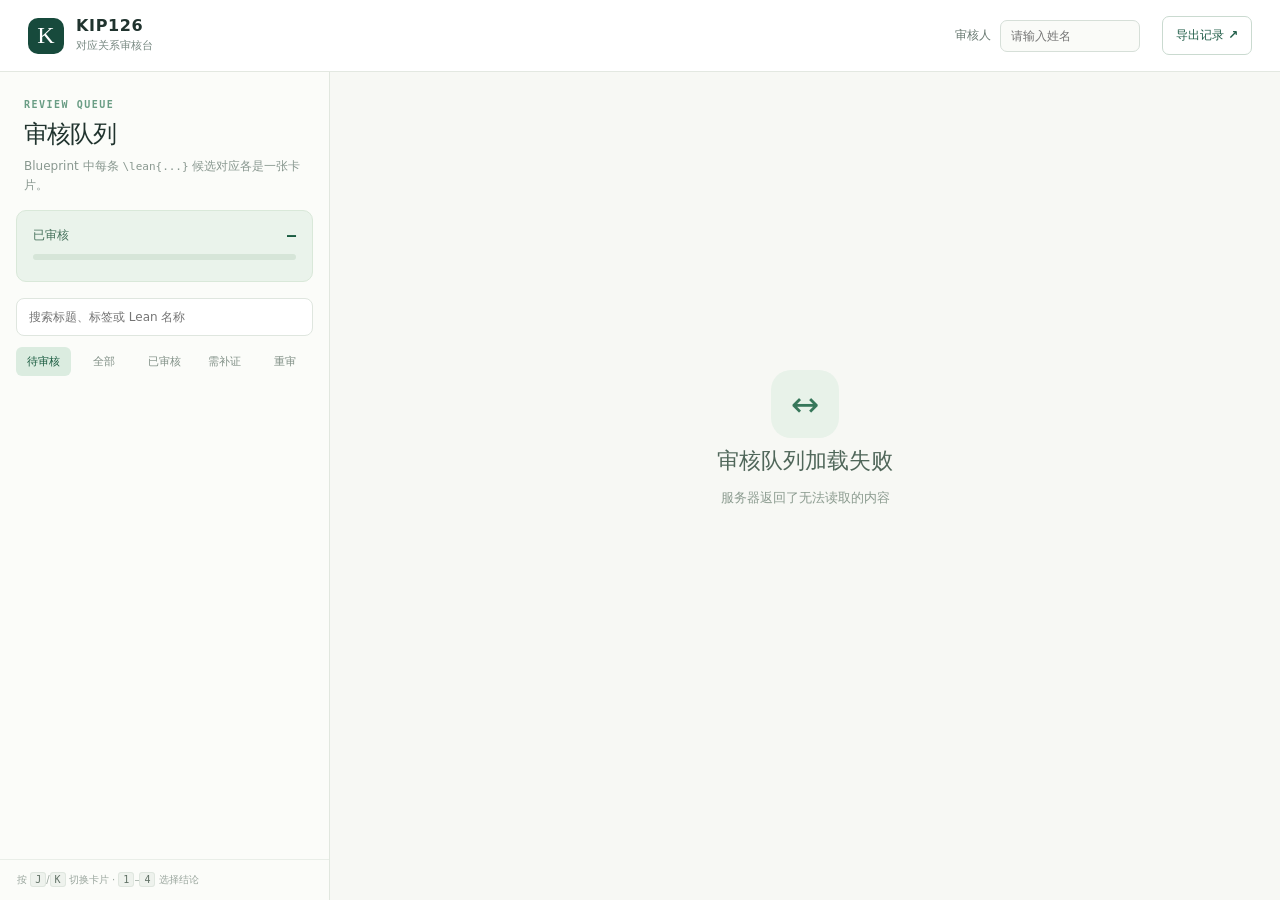
==== review_app/static/index.html @ 2a05f5bc "chore: extract reviewer into standalone repository" ====
<!doctype html>
<html lang="zh-CN">
<head>
  <meta charset="utf-8">
  <meta name="viewport" content="width=device-width,initial-scale=1">
  <title>KIP126 · 对应关系审核</title>
  <link rel="stylesheet" href="./app.css">
  <script src="./latex-renderer.js" defer></script>
  <script src="./app.js" defer></script>
</head>
<body>
  <header class="topbar">
    <div class="brand"><span class="brand-mark">K</span><span><strong>KIP126</strong><small>对应关系审核台</small></span></div>
    <div class="top-actions"><span id="revision" class="revision"></span><label class="reviewer-label">审核人 <input id="reviewer" autocomplete="name" placeholder="请输入姓名"></label><a class="export" href="./api/export" download="kip126-review.json">导出记录 ↗</a></div>
  </header>
  <main class="workspace">
    <aside class="sidebar">
      <div class="sidebar-head"><p class="eyebrow">REVIEW QUEUE</p><h1>审核队列</h1><p class="muted">Blueprint 中每条 <code>\lean{...}</code> 候选对应各是一张卡片。</p></div>
      <div class="progress-panel"><div class="progress-top"><span>已审核</span><strong id="progress-label">—</strong></div><div class="progress-track"><div id="progress-fill"></div></div><p id="unlinked" class="muted"></p></div>
      <div class="list-controls"><input id="search" type="search" placeholder="搜索标题、标签或 Lean 名称" aria-label="搜索卡片"><div id="filters" class="filters" role="group" aria-label="筛选状态"><button data-filter="pending" class="active">待审核</button><button data-filter="all">全部</button><button data-filter="reviewed">已审核</button><button data-filter="evidence">需补证</button><button data-filter="stale">重审</button></div></div>
      <div id="card-list" class="card-list" aria-label="审核对象列表"></div>
      <div class="sidebar-foot">按 <kbd>J</kbd>/<kbd>K</kbd> 切换卡片 · <kbd>1</kbd>–<kbd>4</kbd> 选择结论</div>
    </aside>
    <section class="main-panel" aria-live="polite">
      <div id="empty" class="empty-state"><div class="empty-icon">↔</div><h2>正在准备审核队列</h2><p>原文和 Lean 对象会并排显示。</p></div>
      <article id="review-card" hidden>
        <div class="card-head"><div><p id="breadcrumb" class="eyebrow"></p><h2 id="card-title"></h2><div id="meta" class="meta"></div></div><span id="status-badge" class="status-badge"></span></div>
        <div class="comparison"><section class="comparison-pane natural"><div class="pane-head"><span class="pane-index">01</span><span>自然语言陈述</span><span class="pane-hint">Lean Blueprint</span></div><div id="statement" class="statement"></div><div id="nl-location" class="source-location"></div></section><section class="comparison-pane formal"><div class="pane-head"><span class="pane-index">02</span><span>形式化候选</span><span class="pane-hint">Lean 4</span></div><div id="formal-info" class="formal-info"></div><pre id="lean-code" class="lean-code"></pre><div id="lean-location" class="source-location"></div></section></div>
        <details class="dependencies"><summary>查看 Blueprint 依赖</summary><div id="dependencies"></div></details>
        <section class="decision-panel"><div class="decision-heading"><div><p class="eyebrow">HUMAN REVIEW</p><h3>这两个对象是否表达同一件事？</h3></div><p>这里只记录人的语义判断，不代表 Lean 证明已完成。</p></div><div id="verdicts" class="verdicts"><label><input type="radio" name="verdict" value="aligned"><span><b>对齐</b><small>数学含义一致</small></span></label><label><input type="radio" name="verdict" value="partial"><span><b>部分对齐</b><small>核心相关，但范围或条件不同</small></span></label><label><input type="radio" name="verdict" value="misaligned"><span><b>不对齐</b><small>对象或结论不相符</small></span></label><label><input type="radio" name="verdict" value="uncertain"><span><b>暂无法判断</b><small>需要补充背景或进一步复核</small></span></label></div><label class="rationale-label" for="rationale">判断依据 <span>除“对齐”外必填</span></label><textarea id="rationale" rows="3" maxlength="4000" placeholder="简要说明差异、缺少的前提或待核查点"></textarea><div class="decision-actions"><span id="save-message" role="status"></span><button id="save" class="primary">保存判断</button><button id="next" class="secondary">下一张 →</button></div></section>
        <details class="history"><summary>审核历史 <span id="history-count"></span></summary><div id="history"></div></details>
      </article>
    </section>
  </main>
</body>
</html>
---- review_app/static/app.css ----
:root{font-family:'DM Sans','Noto Sans SC',system-ui,sans-serif;color:#20332e;background:#f7f8f4;font-synthesis:none}
*{box-sizing:border-box}
body{margin:0}
button,input,textarea{font:inherit}
button{cursor:pointer}
a{color:inherit;text-decoration:none}
[hidden]{display:none!important}
.topbar{height:72px;border-bottom:1px solid #e3e8e1;background:#fff;display:flex;align-items:center;justify-content:space-between;padding:0 28px;gap:24px}
.brand{display:flex;align-items:center;gap:12px;min-width:175px}
.brand-mark{width:36px;height:36px;display:grid;place-items:center;border-radius:10px;background:#174a3c;color:white;font-family:Georgia,serif;font-size:24px}
.brand strong{display:block;font-size:16px;line-height:1.05;letter-spacing:.04em}
.brand small{font-size:11px;color:#788982}
.top-actions{display:flex;align-items:center;gap:22px}
.revision{font:11px 'IBM Plex Mono',monospace;color:#83928c}
.reviewer-label{display:flex;align-items:center;gap:9px;color:#687971;font-size:12px;white-space:nowrap}
.reviewer-label input{width:140px;padding:8px 10px;border:1px solid #d6dfd8;border-radius:7px;color:#21372d;background:#fafbf8}
.export{border:1px solid #cadad0;border-radius:7px;color:#205d48;font-size:12px;font-weight:700;padding:10px 13px;white-space:nowrap}
.export:hover{background:#f0f7f1}
.workspace{display:grid;grid-template-columns:330px minmax(0,1fr);height:calc(100vh - 72px)}
.sidebar{background:#fbfcf9;border-right:1px solid #e1e7df;display:flex;flex-direction:column;min-height:0}
.sidebar-head{padding:27px 24px 15px}
.eyebrow{margin:0 0 8px;color:#6a9d85;font:700 10px 'IBM Plex Mono',monospace;letter-spacing:.15em}
.sidebar h1{margin:0 0 7px;font-size:24px;letter-spacing:-.04em}
.muted{color:#899890;font-size:12px;line-height:1.6;margin:0}
.muted code{font-size:11px}
.progress-panel{margin:0 16px 16px;background:#eaf3eb;border:1px solid #d9e8d9;border-radius:10px;padding:15px 16px}
.progress-top{display:flex;justify-content:space-between;align-items:center;font-size:12px;color:#436f59}
.progress-top strong{font:700 15px 'IBM Plex Mono',monospace;color:#195b40}
.progress-track{height:6px;background:#d6e5d8;border-radius:99px;margin:10px 0 6px;overflow:hidden}
.progress-track div{width:0;height:100%;border-radius:99px;background:#3b9c69;transition:width .3s}
.progress-panel .muted{font-size:11px}
.list-controls{padding:0 16px 12px}
.list-controls input{width:100%;background:#fff;border:1px solid #dfe6df;border-radius:8px;padding:11px 12px;font-size:12px;outline:none}
.list-controls input:focus,.reviewer-label input:focus,textarea:focus{border-color:#68a985;box-shadow:0 0 0 3px #ddefe2}
.filters{display:flex;gap:5px;margin-top:11px}
.filters button{flex:1;border:0;background:transparent;border-radius:6px;padding:7px 2px;color:#819087;font-size:11px}
.filters button.active{background:#dbece0;color:#185a3e;font-weight:700}
.card-list{overflow:auto;min-height:0;padding:0 10px 18px;flex:1}
.list-row{width:100%;border:1px solid transparent;border-radius:9px;padding:12px 13px;display:flex;gap:10px;text-align:left;background:transparent;color:#2d4035;margin-bottom:3px}
.list-row:hover{background:#f0f5ef}
.list-row.active{background:#eaf2eb;border-color:#c9e3d0}
.list-row .dot{flex:none;width:8px;height:8px;margin-top:6px;border:2px solid #a8b6ad;border-radius:50%}
.list-row.reviewed .dot{background:#47a36b;border-color:#47a36b}
.list-row.stale .dot{background:#e6a34f;border-color:#e6a34f}
.list-row b{display:block;font-size:12px;font-weight:600;line-height:1.4}
.list-row small{display:block;color:#88978e;font:10px 'IBM Plex Mono',monospace;margin-top:5px;overflow:hidden;text-overflow:ellipsis;white-space:nowrap;max-width:250px}
.list-empty{padding:22px 16px;color:#8b998d;font-size:12px;line-height:1.6}
.sidebar-foot{border-top:1px solid #e9eee8;padding:13px 17px;color:#9aa69e;font-size:10px}
kbd{background:#eef2ed;border:1px solid #dfe6df;border-radius:3px;padding:1px 4px;color:#617166}
.main-panel{overflow:auto;min-width:0;padding:35px min(4vw,56px) 70px}
.main-panel article{max-width:1380px;margin:auto}
.empty-state{min-height:75vh;display:flex;flex-direction:column;align-items:center;justify-content:center;text-align:center;color:#8b9b8f}
.empty-state h2{color:#50675a;font-size:22px;margin:8px 0 0}
.empty-state p{font-size:13px}
.empty-icon{width:68px;height:68px;border-radius:20px;background:#e8f2e9;color:#37775a;display:grid;place-items:center;font-size:34px}
.card-head{display:flex;justify-content:space-between;gap:20px;align-items:flex-start;margin-bottom:25px}
.card-head h2{font-size:29px;line-height:1.25;letter-spacing:-.045em;margin:0 0 10px;color:#203b2d}
.meta{display:flex;gap:8px;flex-wrap:wrap}
.meta span{font-size:11px;color:#78897d;background:#edf1eb;border-radius:5px;padding:5px 8px}
.status-badge{font-size:11px;font-weight:700;color:#708278;background:#eaf0e9;border-radius:6px;padding:8px 10px;white-space:nowrap}
.status-badge.reviewed{background:#ddf1e3;color:#257b4b}
.status-badge.stale{background:#fff0d8;color:#a26b22}
.comparison{display:grid;grid-template-columns:minmax(0,1fr) minmax(0,1fr);gap:18px}
.comparison-pane{background:#fff;border:1px solid #e0e8df;box-shadow:0 4px 20px #263c2b08;border-radius:11px;min-width:0;min-height:350px;overflow:hidden;display:flex;flex-direction:column}
.pane-head{height:50px;padding:0 20px;border-bottom:1px solid #edf1ec;display:flex;align-items:center;gap:10px;font-size:13px;font-weight:700}
.pane-index{font:10px 'IBM Plex Mono',monospace;color:#75a183}
.pane-hint{margin-left:auto;font:10px 'IBM Plex Mono',monospace;color:#9dab9e}
.statement{padding:22px 24px;font-family:Georgia,'Noto Sans SC',serif;font-size:15px;line-height:1.85;color:#2b3c31;overflow:auto;flex:1;white-space:pre-wrap}
.statement mjx-container{white-space:normal}
.statement .latex-content{white-space:pre-wrap}
.statement .latex-list{padding-left:25px}
.statement .latex-reference,.statement .latex-citation{color:#397e5a;background:#edf5ee;padding:1px 4px;border-radius:4px}
.formal-info{padding:21px 22px 8px}
.formal-info strong{display:block;font:600 14px 'IBM Plex Mono',monospace;overflow-wrap:anywhere;color:#244b39}
.formal-info p{font-size:12px;color:#81918a;line-height:1.55;margin:8px 0}
.lean-code{font:12px/1.65 'IBM Plex Mono',monospace;color:#263b33;background:#f7faf6;border:1px solid #edf2ed;border-radius:6px;margin:10px 18px 18px;padding:18px;white-space:pre;overflow:auto;max-height:540px;min-height:185px}
.source-location{padding:11px 20px;border-top:1px solid #edf1ec;color:#96a49a;font:10px 'IBM Plex Mono',monospace;overflow-wrap:anywhere}
.dependencies,.history{margin-top:18px;background:white;border:1px solid #e2e9e0;border-radius:9px;color:#53665a;font-size:12px}
.dependencies summary,.history summary{padding:13px 17px;cursor:pointer;font-weight:700}
.dependencies>div,.history>div{border-top:1px solid #edf1ec;padding:15px 18px;line-height:1.8}
.dependencies .chip{display:inline-block;margin:2px 5px 2px 0;padding:3px 7px;background:#f0f5ef;border-radius:4px;font:11px 'IBM Plex Mono',monospace}
.decision-panel{background:#fff;border:1px solid #dce6dc;border-radius:11px;margin-top:24px;padding:25px 28px;box-shadow:0 5px 26px #243d2908}
.decision-heading{display:flex;align-items:flex-end;justify-content:space-between;gap:15px}
.decision-heading h3{font-size:19px;margin:0;letter-spacing:-.02em}
.decision-heading>p{font-size:11px;color:#99a69c;margin:0 0 3px}
.verdicts{display:grid;grid-template-columns:repeat(4,1fr);gap:10px;margin:21px 0}
.verdicts label{cursor:pointer}
.verdicts input{position:absolute;opacity:0}
.verdicts span{display:block;border:1px solid #dee6dd;background:#fafcf9;border-radius:8px;padding:12px;min-height:80px}
.verdicts b{font-size:13px;display:block;color:#304c39}
.verdicts small{display:block;color:#91a094;font-size:10px;line-height:1.4;margin-top:5px}
.verdicts input:checked+span{border-color:#4e9a67;background:#eaf5ec;box-shadow:0 0 0 2px #cce8d3}
.verdicts input:focus-visible+span{outline:2px solid #348256;outline-offset:2px}
.rationale-label{display:flex;gap:10px;font-size:12px;font-weight:700;color:#405a48;margin-bottom:9px}
.rationale-label span{font-size:10px;color:#9aa69b;font-weight:400}
textarea{width:100%;resize:vertical;border:1px solid #dce6dc;border-radius:7px;padding:12px 14px;outline:none;font-size:12px;line-height:1.6;min-height:85px}
.decision-actions{display:flex;gap:9px;align-items:center;margin-top:14px}
.decision-actions #save-message{margin-right:auto;font-size:12px;color:#588166}
.decision-actions button{border-radius:7px;padding:10px 17px;font-size:12px;font-weight:700}
.primary{background:#23734c;color:white;border:1px solid #23734c}
.primary:hover{background:#165c3b}
.primary:disabled{opacity:.5;cursor:wait}
.secondary{background:white;color:#336349;border:1px solid #c5d9ca}
.secondary:hover{background:#f1f8f2}
.history-item{padding:11px 0;border-bottom:1px solid #edf1ec}
.history-item:last-child{border-bottom:0}
.history-item b{margin-right:8px}
.history-item small{color:#9ba69f}
.history-item p{margin:4px 0;color:#5b6c61}
.history-item.stale{opacity:.55}
.history-item.stale b{text-decoration:line-through}
@media(max-width:1100px){.workspace{grid-template-columns:270px minmax(0,1fr)}
.comparison{grid-template-columns:1fr}
.verdicts{grid-template-columns:repeat(2,1fr)}
.main-panel{padding:25px}
}
@media(max-width:700px){.topbar{height:auto;padding:13px;align-items:flex-start;flex-wrap:wrap}
.top-actions{gap:8px;flex-wrap:wrap}
.revision{display:none}
.workspace{display:block;height:auto}
.sidebar{height:300px;border-right:0;border-bottom:1px solid #e1e7df}
.sidebar-head{padding:15px}
.sidebar-head .muted,.sidebar-foot{display:none}
.sidebar h1{font-size:19px}
.progress-panel{padding:9px;margin-bottom:8px}
.main-panel{padding:20px 12px 45px}
.card-head h2{font-size:22px}
.decision-panel{padding:19px}
.decision-heading{display:block}
.decision-heading>p{margin-top:7px}
.verdicts{gap:6px}
.verdicts span{padding:10px}
}
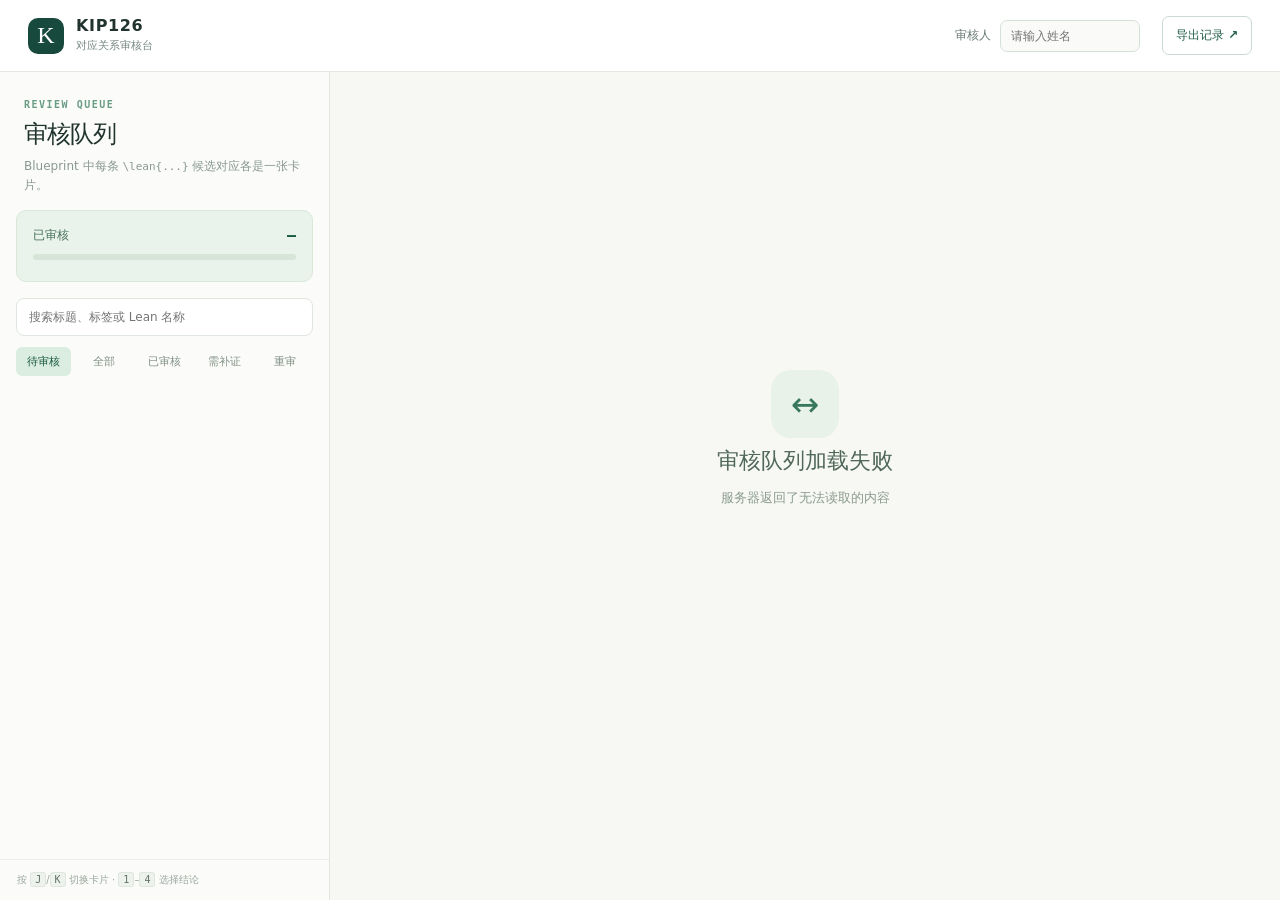
==== commit 844a78a8: "feat: highlight Lean source in review cards" ====
--- a/review_app/static/index.html
+++ b/review_app/static/index.html
@@ -6,6 +6,7 @@
   <title>KIP126 · 对应关系审核</title>
   <link rel="stylesheet" href="./app.css">
   <script src="./latex-renderer.js" defer></script>
+  <script src="./lean-renderer.js" defer></script>
   <script src="./app.js" defer></script>
 </head>
 <body>
@@ -25,7 +26,7 @@
       <div id="empty" class="empty-state"><div class="empty-icon">↔</div><h2>正在准备审核队列</h2><p>原文和 Lean 对象会并排显示。</p></div>
       <article id="review-card" hidden>
         <div class="card-head"><div><p id="breadcrumb" class="eyebrow"></p><h2 id="card-title"></h2><div id="meta" class="meta"></div></div><span id="status-badge" class="status-badge"></span></div>
-        <div class="comparison"><section class="comparison-pane natural"><div class="pane-head"><span class="pane-index">01</span><span>自然语言陈述</span><span class="pane-hint">Lean Blueprint</span></div><div id="statement" class="statement"></div><div id="nl-location" class="source-location"></div></section><section class="comparison-pane formal"><div class="pane-head"><span class="pane-index">02</span><span>形式化候选</span><span class="pane-hint">Lean 4</span></div><div id="formal-info" class="formal-info"></div><pre id="lean-code" class="lean-code"></pre><div id="lean-location" class="source-location"></div></section></div>
+        <div class="comparison"><section class="comparison-pane natural"><div class="pane-head"><span class="pane-index">01</span><span>自然语言陈述</span><span class="pane-hint">Lean Blueprint</span></div><div id="statement" class="statement"></div><div id="nl-location" class="source-location"></div></section><section class="comparison-pane formal"><div class="pane-head"><span class="pane-index">02</span><span>形式化候选</span><span class="pane-hint">Lean 4</span></div><div id="formal-info" class="formal-info"></div><pre id="lean-code" class="lean-code lean"></pre><div id="lean-location" class="source-location"></div></section></div>
         <details class="dependencies"><summary>查看 Blueprint 依赖</summary><div id="dependencies"></div></details>
         <section class="decision-panel"><div class="decision-heading"><div><p class="eyebrow">HUMAN REVIEW</p><h3>这两个对象是否表达同一件事？</h3></div><p>这里只记录人的语义判断，不代表 Lean 证明已完成。</p></div><div id="verdicts" class="verdicts"><label><input type="radio" name="verdict" value="aligned"><span><b>对齐</b><small>数学含义一致</small></span></label><label><input type="radio" name="verdict" value="partial"><span><b>部分对齐</b><small>核心相关，但范围或条件不同</small></span></label><label><input type="radio" name="verdict" value="misaligned"><span><b>不对齐</b><small>对象或结论不相符</small></span></label><label><input type="radio" name="verdict" value="uncertain"><span><b>暂无法判断</b><small>需要补充背景或进一步复核</small></span></label></div><label class="rationale-label" for="rationale">判断依据 <span>除“对齐”外必填</span></label><textarea id="rationale" rows="3" maxlength="4000" placeholder="简要说明差异、缺少的前提或待核查点"></textarea><div class="decision-actions"><span id="save-message" role="status"></span><button id="save" class="primary">保存判断</button><button id="next" class="secondary">下一张 →</button></div></section>
         <details class="history"><summary>审核历史 <span id="history-count"></span></summary><div id="history"></div></details>
--- a/review_app/static/app.css
+++ b/review_app/static/app.css
@@ -74,6 +74,13 @@
 .formal-info strong{display:block;font:600 14px 'IBM Plex Mono',monospace;overflow-wrap:anywhere;color:#244b39}
 .formal-info p{font-size:12px;color:#81918a;line-height:1.55;margin:8px 0}
 .lean-code{font:12px/1.65 'IBM Plex Mono',monospace;color:#263b33;background:#f7faf6;border:1px solid #edf2ed;border-radius:6px;margin:10px 18px 18px;padding:18px;white-space:pre;overflow:auto;max-height:540px;min-height:185px}
+.lean-code .k{color:#205bb0;font-weight:600}
+.lean-code .c{color:#76877d;font-style:italic}
+.lean-code .s{color:#a4482d}
+.lean-code .n{color:#975711}
+.lean-code .t{color:#8050b4}
+.lean-code .bad{color:#bb3535;font-weight:700}
+.lean-code .mk{color:#8655a5;font-weight:600}
 .source-location{padding:11px 20px;border-top:1px solid #edf1ec;color:#96a49a;font:10px 'IBM Plex Mono',monospace;overflow-wrap:anywhere}
 .dependencies,.history{margin-top:18px;background:white;border:1px solid #e2e9e0;border-radius:9px;color:#53665a;font-size:12px}
 .dependencies summary,.history summary{padding:13px 17px;cursor:pointer;font-weight:700}
@@ -131,4 +138,3 @@
 .verdicts{gap:6px}
 .verdicts span{padding:10px}
 }
-
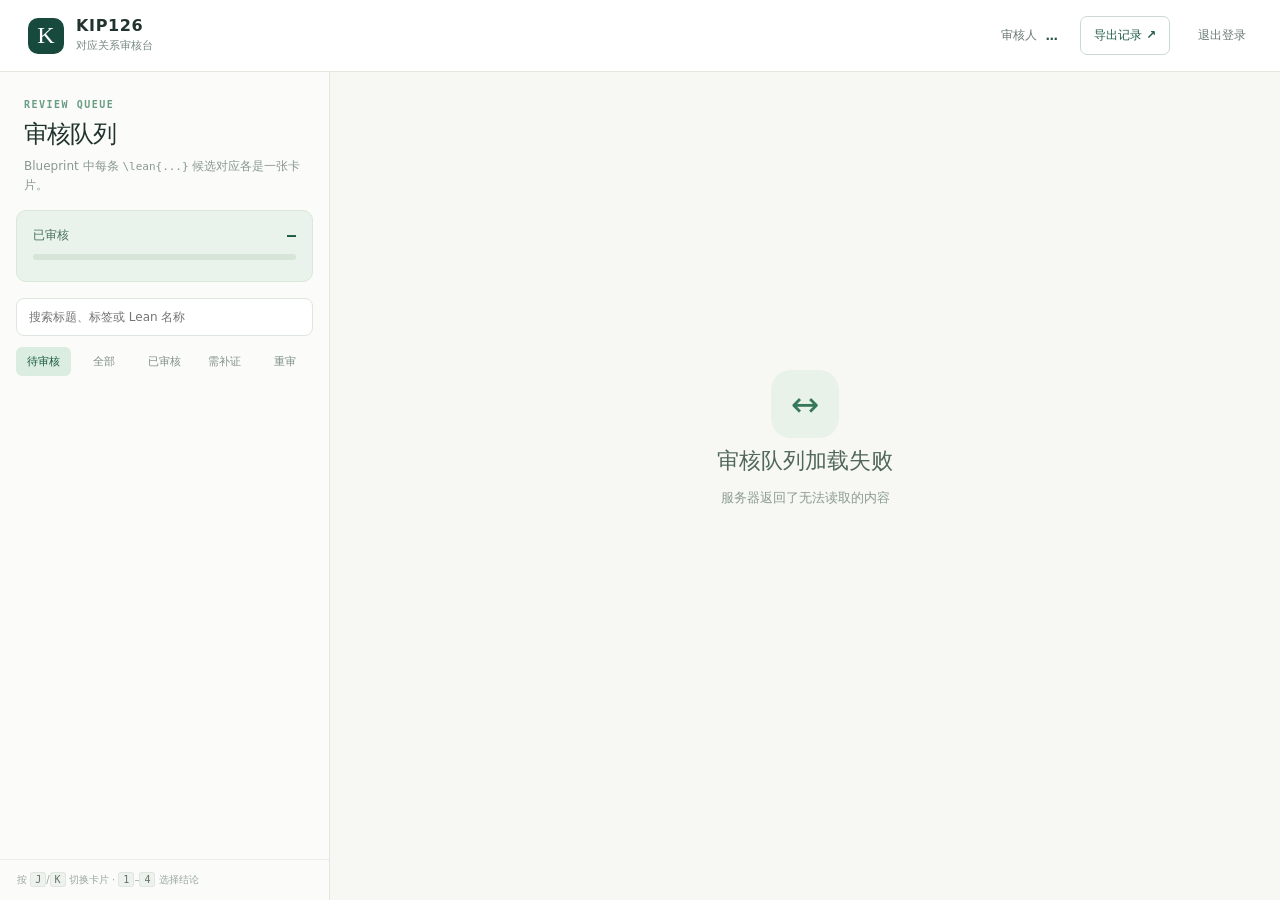
==== commit 308a4892: "feat: add email-code login for review portal" ====
--- a/review_app/static/index.html
+++ b/review_app/static/index.html
@@ -12,7 +12,7 @@
 <body>
   <header class="topbar">
     <div class="brand"><span class="brand-mark">K</span><span><strong>KIP126</strong><small>对应关系审核台</small></span></div>
-    <div class="top-actions"><span id="revision" class="revision"></span><label class="reviewer-label">审核人 <input id="reviewer" autocomplete="name" placeholder="请输入姓名"></label><a class="export" href="./api/export" download="kip126-review.json">导出记录 ↗</a></div>
+    <div class="top-actions"><span id="revision" class="revision"></span><span class="reviewer-label">审核人 <strong id="reviewer-email">…</strong></span><a class="export" href="./api/export" download="kip126-review.json">导出记录 ↗</a><button id="logout" class="logout" type="button">退出登录</button></div>
   </header>
   <main class="workspace">
     <aside class="sidebar">
--- a/review_app/static/app.css
+++ b/review_app/static/app.css
@@ -13,9 +13,11 @@
 .top-actions{display:flex;align-items:center;gap:22px}
 .revision{font:11px 'IBM Plex Mono',monospace;color:#83928c}
 .reviewer-label{display:flex;align-items:center;gap:9px;color:#687971;font-size:12px;white-space:nowrap}
-.reviewer-label input{width:140px;padding:8px 10px;border:1px solid #d6dfd8;border-radius:7px;color:#21372d;background:#fafbf8}
+.reviewer-label strong{font-weight:600;color:#2b5540;max-width:220px;overflow:hidden;text-overflow:ellipsis}
 .export{border:1px solid #cadad0;border-radius:7px;color:#205d48;font-size:12px;font-weight:700;padding:10px 13px;white-space:nowrap}
 .export:hover{background:#f0f7f1}
+.logout{border:0;background:transparent;color:#687971;font-size:12px;white-space:nowrap}
+.logout:hover{color:#205d48}
 .workspace{display:grid;grid-template-columns:330px minmax(0,1fr);height:calc(100vh - 72px)}
 .sidebar{background:#fbfcf9;border-right:1px solid #e1e7df;display:flex;flex-direction:column;min-height:0}
 .sidebar-head{padding:27px 24px 15px}
@@ -31,7 +33,7 @@
 .progress-panel .muted{font-size:11px}
 .list-controls{padding:0 16px 12px}
 .list-controls input{width:100%;background:#fff;border:1px solid #dfe6df;border-radius:8px;padding:11px 12px;font-size:12px;outline:none}
-.list-controls input:focus,.reviewer-label input:focus,textarea:focus{border-color:#68a985;box-shadow:0 0 0 3px #ddefe2}
+.list-controls input:focus,textarea:focus{border-color:#68a985;box-shadow:0 0 0 3px #ddefe2}
 .filters{display:flex;gap:5px;margin-top:11px}
 .filters button{flex:1;border:0;background:transparent;border-radius:6px;padding:7px 2px;color:#819087;font-size:11px}
 .filters button.active{background:#dbece0;color:#185a3e;font-weight:700}
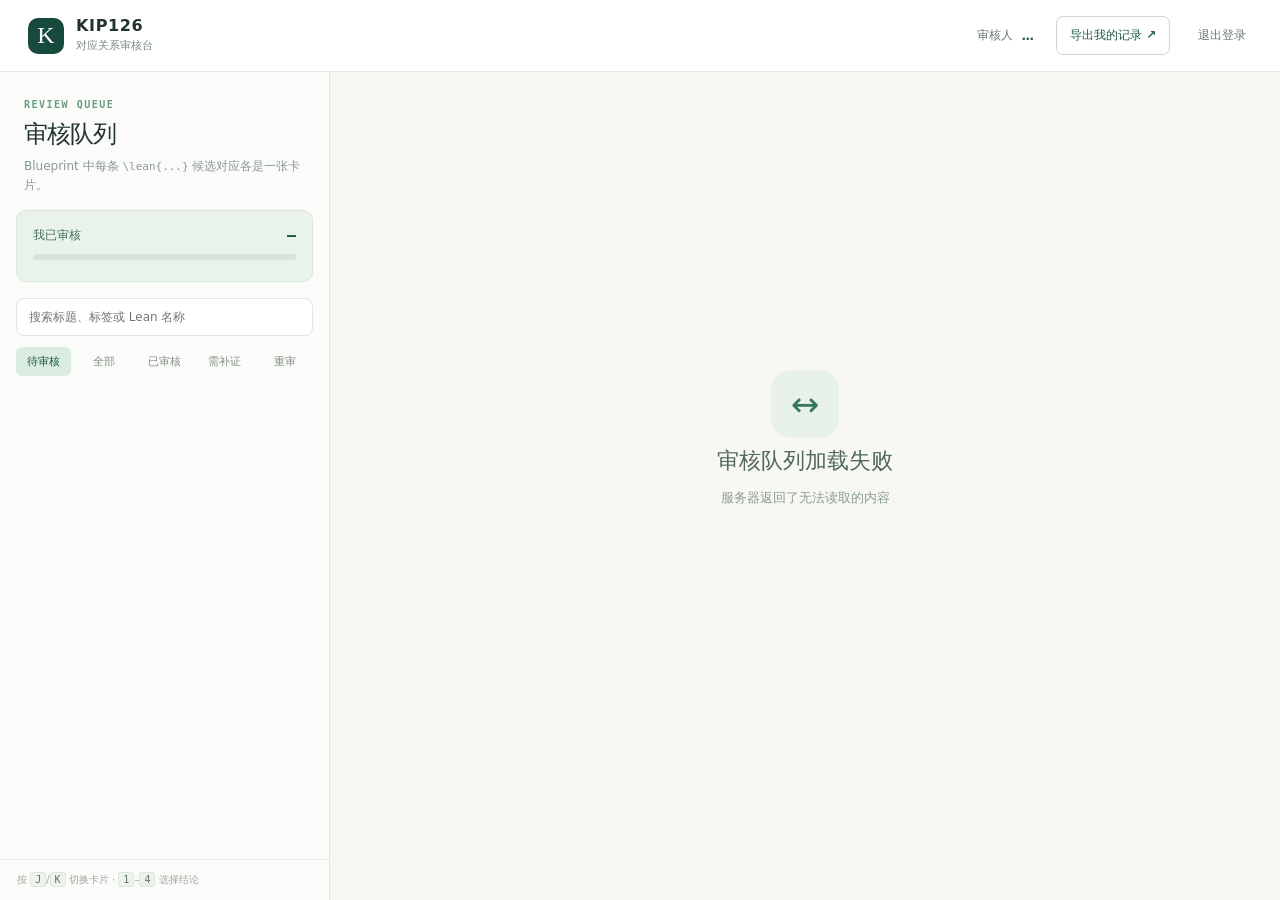
==== commit 581f4300: "feat: isolate review data by verified email" ====
--- a/review_app/static/index.html
+++ b/review_app/static/index.html
@@ -12,12 +12,12 @@
 <body>
   <header class="topbar">
     <div class="brand"><span class="brand-mark">K</span><span><strong>KIP126</strong><small>对应关系审核台</small></span></div>
-    <div class="top-actions"><span id="revision" class="revision"></span><span class="reviewer-label">审核人 <strong id="reviewer-email">…</strong></span><a class="export" href="./api/export" download="kip126-review.json">导出记录 ↗</a><button id="logout" class="logout" type="button">退出登录</button></div>
+    <div class="top-actions"><span id="revision" class="revision"></span><span class="reviewer-label">审核人 <strong id="reviewer-email">…</strong></span><a class="export" href="./api/export" download="kip126-my-review.json">导出我的记录 ↗</a><button id="logout" class="logout" type="button">退出登录</button></div>
   </header>
   <main class="workspace">
     <aside class="sidebar">
       <div class="sidebar-head"><p class="eyebrow">REVIEW QUEUE</p><h1>审核队列</h1><p class="muted">Blueprint 中每条 <code>\lean{...}</code> 候选对应各是一张卡片。</p></div>
-      <div class="progress-panel"><div class="progress-top"><span>已审核</span><strong id="progress-label">—</strong></div><div class="progress-track"><div id="progress-fill"></div></div><p id="unlinked" class="muted"></p></div>
+      <div class="progress-panel"><div class="progress-top"><span>我已审核</span><strong id="progress-label">—</strong></div><div class="progress-track"><div id="progress-fill"></div></div><p id="unlinked" class="muted"></p></div>
       <div class="list-controls"><input id="search" type="search" placeholder="搜索标题、标签或 Lean 名称" aria-label="搜索卡片"><div id="filters" class="filters" role="group" aria-label="筛选状态"><button data-filter="pending" class="active">待审核</button><button data-filter="all">全部</button><button data-filter="reviewed">已审核</button><button data-filter="evidence">需补证</button><button data-filter="stale">重审</button></div></div>
       <div id="card-list" class="card-list" aria-label="审核对象列表"></div>
       <div class="sidebar-foot">按 <kbd>J</kbd>/<kbd>K</kbd> 切换卡片 · <kbd>1</kbd>–<kbd>4</kbd> 选择结论</div>
@@ -29,7 +29,7 @@
         <div class="comparison"><section class="comparison-pane natural"><div class="pane-head"><span class="pane-index">01</span><span>自然语言陈述</span><span class="pane-hint">Lean Blueprint</span></div><div id="statement" class="statement"></div><div id="nl-location" class="source-location"></div></section><section class="comparison-pane formal"><div class="pane-head"><span class="pane-index">02</span><span>形式化候选</span><span class="pane-hint">Lean 4</span></div><div id="formal-info" class="formal-info"></div><pre id="lean-code" class="lean-code lean"></pre><div id="lean-location" class="source-location"></div></section></div>
         <details class="dependencies"><summary>查看 Blueprint 依赖</summary><div id="dependencies"></div></details>
         <section class="decision-panel"><div class="decision-heading"><div><p class="eyebrow">HUMAN REVIEW</p><h3>这两个对象是否表达同一件事？</h3></div><p>这里只记录人的语义判断，不代表 Lean 证明已完成。</p></div><div id="verdicts" class="verdicts"><label><input type="radio" name="verdict" value="aligned"><span><b>对齐</b><small>数学含义一致</small></span></label><label><input type="radio" name="verdict" value="partial"><span><b>部分对齐</b><small>核心相关，但范围或条件不同</small></span></label><label><input type="radio" name="verdict" value="misaligned"><span><b>不对齐</b><small>对象或结论不相符</small></span></label><label><input type="radio" name="verdict" value="uncertain"><span><b>暂无法判断</b><small>需要补充背景或进一步复核</small></span></label></div><label class="rationale-label" for="rationale">判断依据 <span>除“对齐”外必填</span></label><textarea id="rationale" rows="3" maxlength="4000" placeholder="简要说明差异、缺少的前提或待核查点"></textarea><div class="decision-actions"><span id="save-message" role="status"></span><button id="save" class="primary">保存判断</button><button id="next" class="secondary">下一张 →</button></div></section>
-        <details class="history"><summary>审核历史 <span id="history-count"></span></summary><div id="history"></div></details>
+        <details class="history"><summary>我的审核历史 <span id="history-count"></span></summary><div id="history"></div></details>
       </article>
     </section>
   </main>
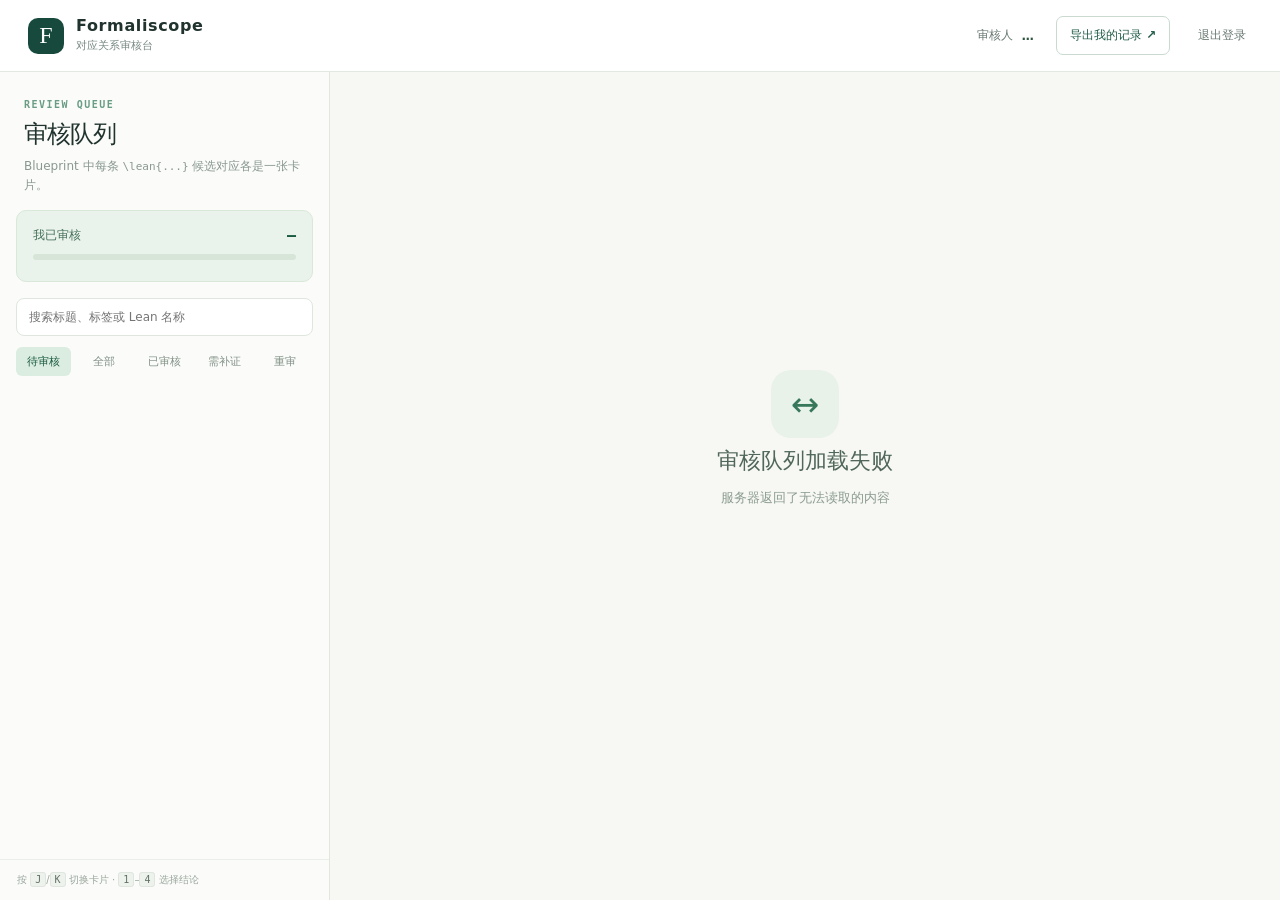
==== commit 4f6f1c37: "Unify dev branch, Formaliscope branding, and Apache 2.0 license" ====
--- a/review_app/static/index.html
+++ b/review_app/static/index.html
@@ -3,16 +3,16 @@
 <head>
   <meta charset="utf-8">
   <meta name="viewport" content="width=device-width,initial-scale=1">
-  <title>KIP126 · 对应关系审核</title>
-  <link rel="stylesheet" href="./app.css">
+  <title>Formaliscope · 对应关系审核</title>
+  <link rel="icon" href="./favicon.svg" type="image/svg+xml"><link rel="stylesheet" href="./app.css">
   <script src="./latex-renderer.js" defer></script>
   <script src="./lean-renderer.js" defer></script>
   <script src="./app.js" defer></script>
 </head>
 <body>
   <header class="topbar">
-    <div class="brand"><span class="brand-mark">K</span><span><strong>KIP126</strong><small>对应关系审核台</small></span></div>
-    <div class="top-actions"><span id="revision" class="revision"></span><span class="reviewer-label">审核人 <strong id="reviewer-email">…</strong></span><a class="export" href="./api/export" download="kip126-my-review.json">导出我的记录 ↗</a><button id="logout" class="logout" type="button">退出登录</button></div>
+    <div class="brand"><span class="brand-mark" aria-hidden="true">F</span><span><strong>Formaliscope</strong><small>对应关系审核台</small></span></div>
+    <div class="top-actions"><span id="revision" class="revision"></span><span class="reviewer-label">审核人 <strong id="reviewer-email">…</strong></span><a class="export" href="./api/export" download="formaliscope-my-review.json">导出我的记录 ↗</a><button id="logout" class="logout" type="button">退出登录</button></div>
   </header>
   <main class="workspace">
     <aside class="sidebar">
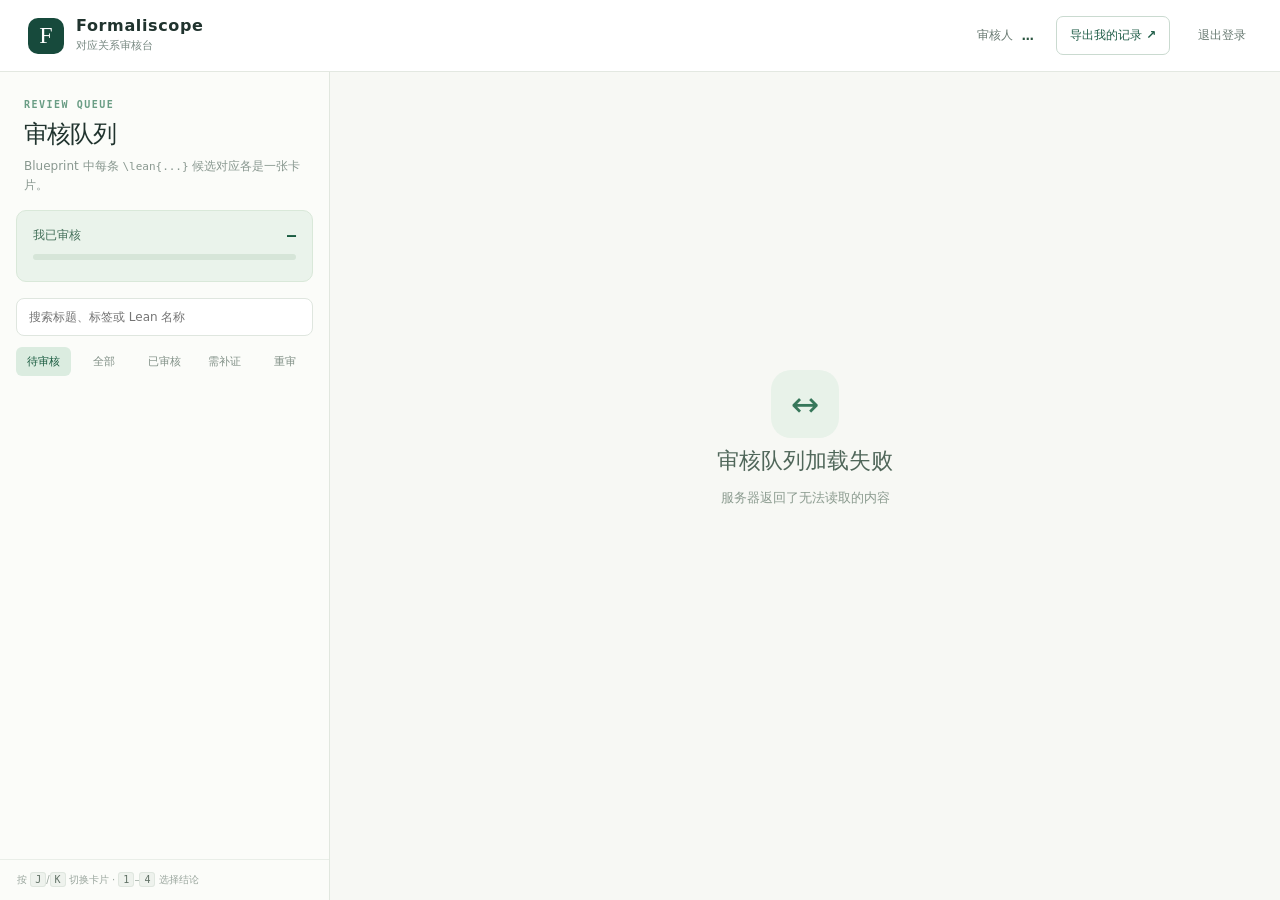
==== commit 0585441a: "增加账号密码登录、首次改密和管理员密码重置" ====
--- a/review_app/static/index.html
+++ b/review_app/static/index.html
@@ -12,7 +12,7 @@
 <body>
   <header class="topbar">
     <div class="brand"><span class="brand-mark" aria-hidden="true">F</span><span><strong>Formaliscope</strong><small>对应关系审核台</small></span></div>
-    <div class="top-actions"><span id="revision" class="revision"></span><span class="reviewer-label">审核人 <strong id="reviewer-email">…</strong></span><a class="export" href="./api/export" download="formaliscope-my-review.json">导出我的记录 ↗</a><button id="logout" class="logout" type="button">退出登录</button></div>
+    <div class="top-actions"><span id="revision" class="revision"></span><span class="reviewer-label">审核人 <strong id="reviewer-email">…</strong></span><a id="password-link" href="./password" hidden>账号信息 / 修改密码</a><a class="export" href="./api/export" download="formaliscope-my-review.json">导出我的记录 ↗</a><button id="logout" class="logout" type="button">退出登录</button></div>
   </header>
   <main class="workspace">
     <aside class="sidebar">
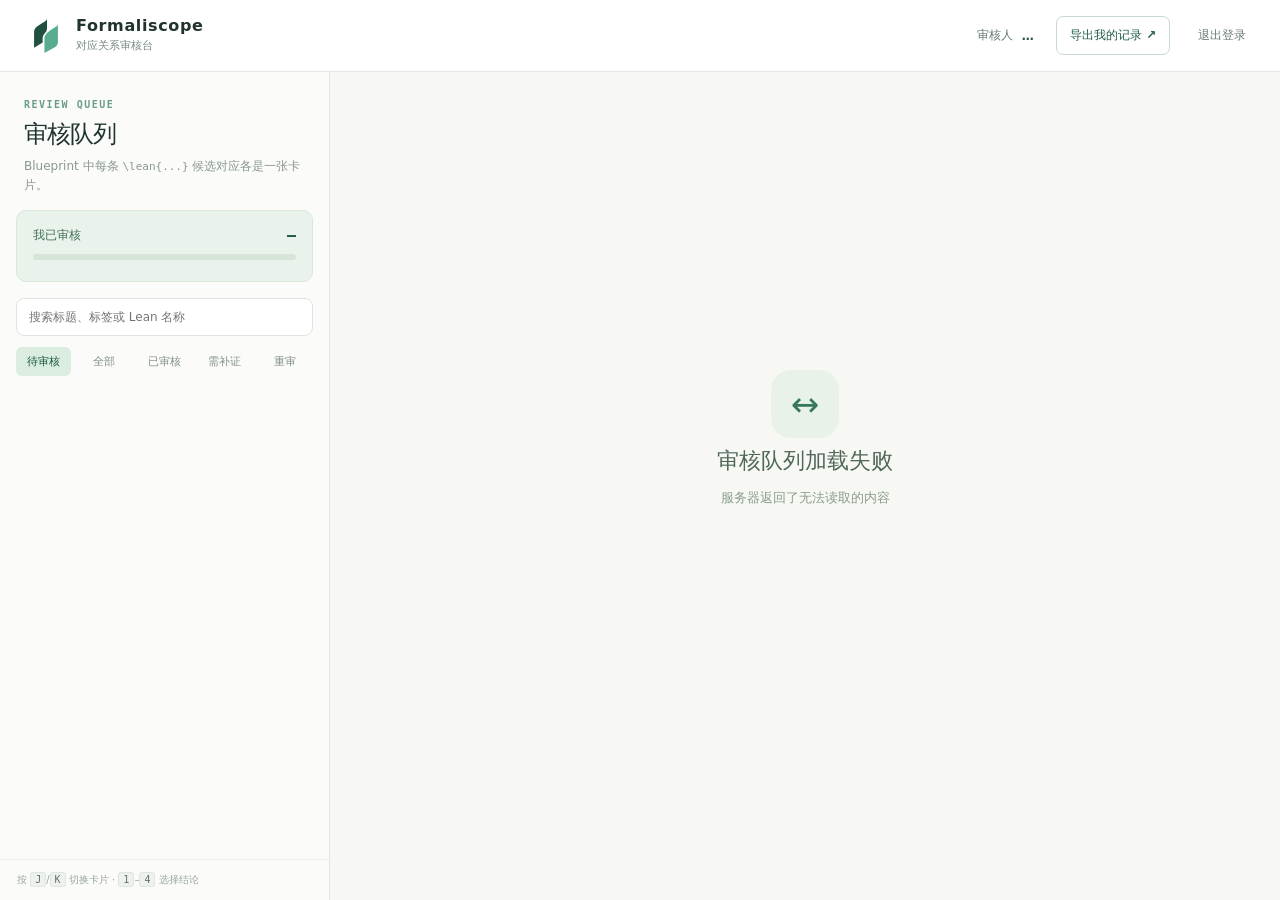
==== commit b5d2128a: "Replace boxed letter logo with dual-folio SVG identity and simplified favicon" ====
--- a/review_app/static/index.html
+++ b/review_app/static/index.html
@@ -11,7 +11,7 @@
 </head>
 <body>
   <header class="topbar">
-    <div class="brand"><span class="brand-mark" aria-hidden="true">F</span><span><strong>Formaliscope</strong><small>对应关系审核台</small></span></div>
+    <div class="brand"><img class="brand-mark" src="./favicon.svg" alt="" width="36" height="36"><span><strong>Formaliscope</strong><small>对应关系审核台</small></span></div>
     <div class="top-actions"><span id="revision" class="revision"></span><span class="reviewer-label">审核人 <strong id="reviewer-email">…</strong></span><a id="password-link" href="./password" hidden>账号信息 / 修改密码</a><a class="export" href="./api/export" download="formaliscope-my-review.json">导出我的记录 ↗</a><button id="logout" class="logout" type="button">退出登录</button></div>
   </header>
   <main class="workspace">
--- a/review_app/static/app.css
+++ b/review_app/static/app.css
@@ -7,7 +7,7 @@
 [hidden]{display:none!important}
 .topbar{height:72px;border-bottom:1px solid #e3e8e1;background:#fff;display:flex;align-items:center;justify-content:space-between;padding:0 28px;gap:24px}
 .brand{display:flex;align-items:center;gap:12px;min-width:175px}
-.brand-mark{width:36px;height:36px;display:grid;place-items:center;border-radius:10px;background:#174a3c;color:white;font-family:Georgia,serif;font-size:24px}
+.brand-mark{display:block;flex-shrink:0;width:36px;height:36px;object-fit:contain}
 .brand strong{display:block;font-size:16px;line-height:1.05;letter-spacing:.04em}
 .brand small{font-size:11px;color:#788982}
 .top-actions{display:flex;align-items:center;gap:22px}
